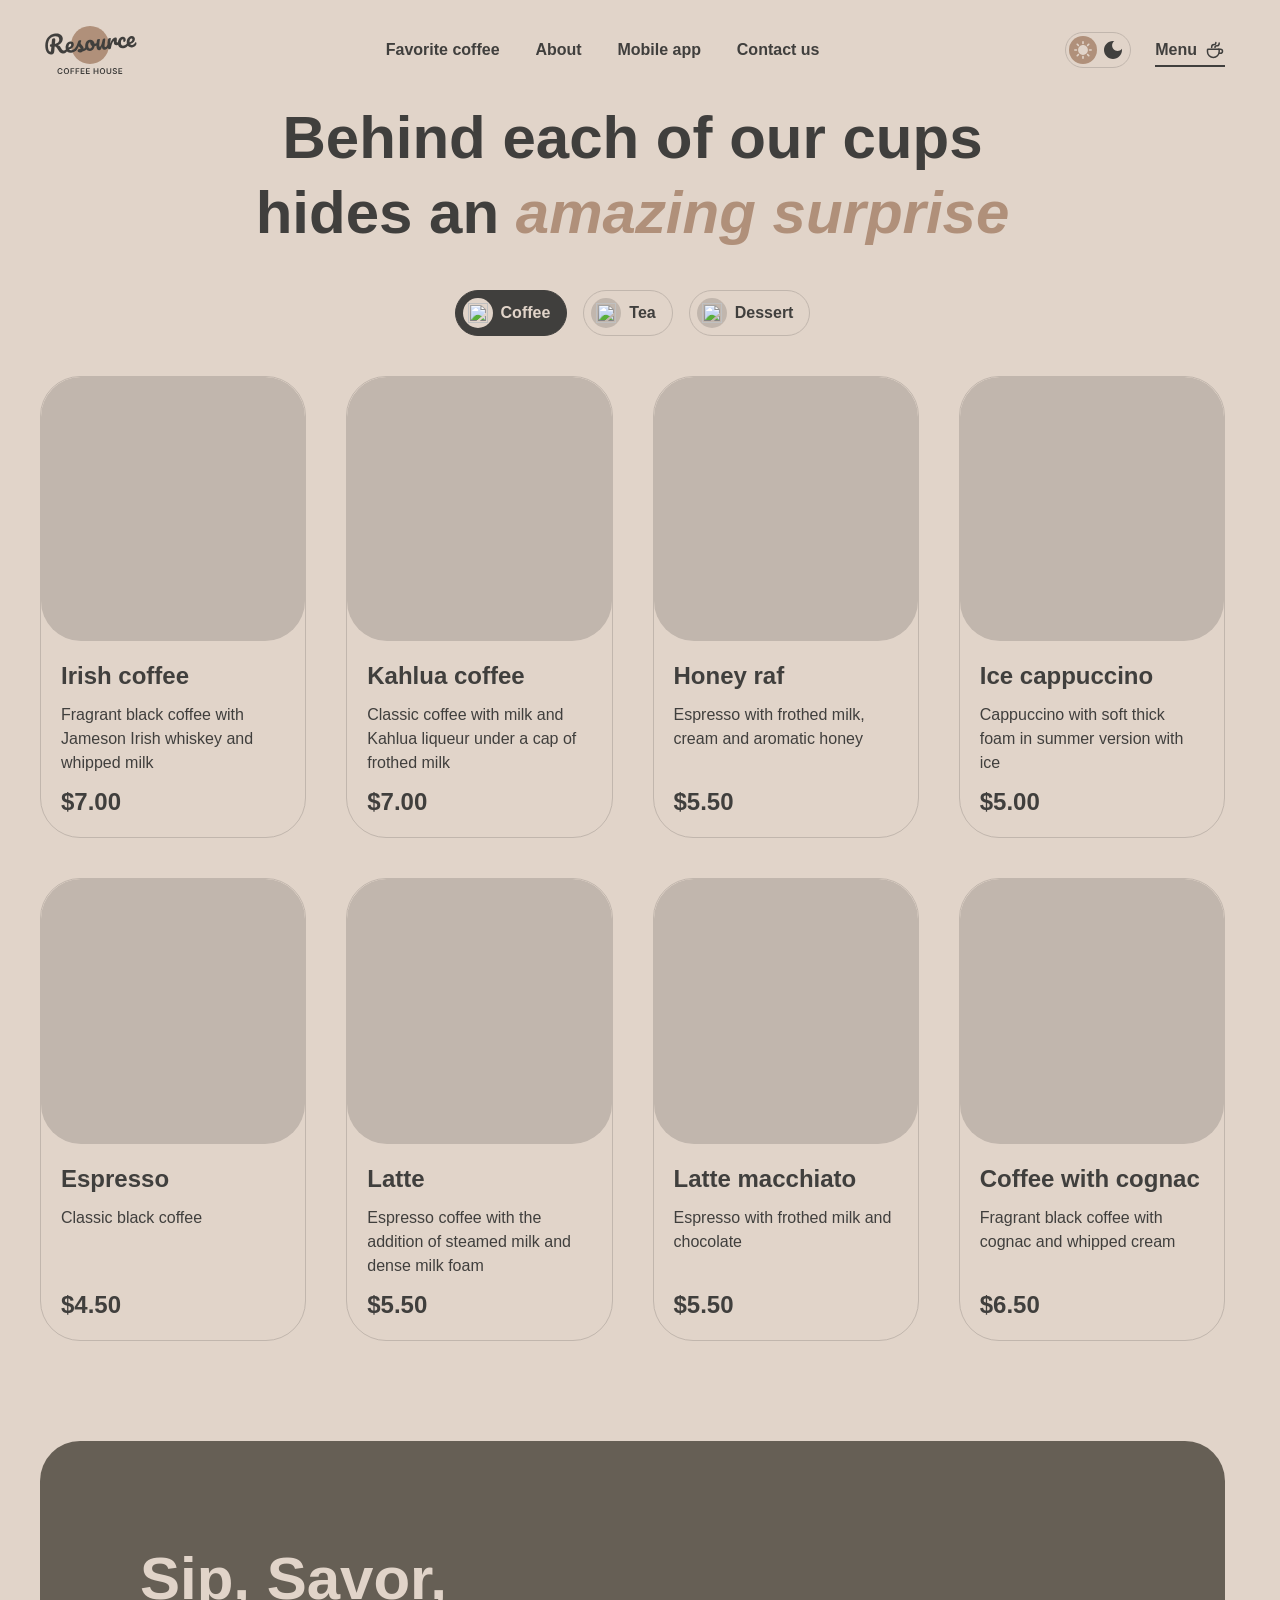
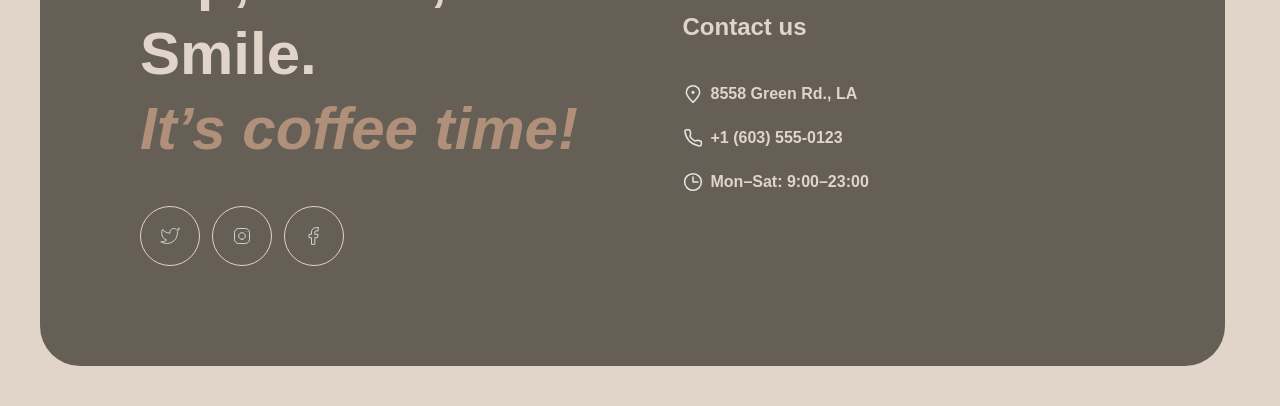
==== menu.html @ 729b91a7 "feat: landign page" ====
<!DOCTYPE html>
<html lang="en">
<head>
  <meta charset="UTF-8">
  <meta name="viewport" content="width=device-width, initial-scale=1">
  <meta name="description" content="Explore Resource Coffee House coffee, tea and desserts.">
  <title>Menu — Resource Coffee House</title>
  <link rel="icon" href="./assets/favicon.svg" type="image/svg+xml">
  <link rel="stylesheet" href="styles.css">

  <script>
    try {
      document.documentElement.dataset.theme =
        localStorage.getItem("coffee-theme") === "dark" ? "dark" : "light";
    } catch {
      document.documentElement.dataset.theme = "light";
    }
  </script>

  <link rel="stylesheet" href="./style.css">
  <script src="./products.js" defer></script>
  <script src="./script.js" defer></script>
</head>

<body>
  <a class="skip-link" href="#main">Skip to content</a>

  <header class="header container" id="header"></header>

  <main class="container catalog" id="main">
    <h1 class="catalog-title">
      Behind each of our cups hides an <em>amazing surprise</em>
    </h1>

    <div class="categories" role="group" aria-label="Product categories">
      <button class="category-button" type="button"
        data-category="coffee" aria-pressed="true">
        <span class="category-icon">
          <img src="./assets/category-coffee.svg" alt="" width="20" height="20">
        </span>
        Coffee
      </button>

      <button class="category-button" type="button"
        data-category="tea" aria-pressed="false">
        <span class="category-icon">
          <img src="./assets/category-tea.svg" alt="" width="20" height="20">
        </span>
        Tea
      </button>

      <button class="category-button" type="button"
        data-category="dessert" aria-pressed="false">
        <span class="category-icon">
          <img src="./assets/category-dessert.svg" alt="" width="20" height="20">
        </span>
        Dessert
      </button>
    </div>

    <p class="visually-hidden" id="catalog-status" role="status"></p>
    <div class="product-grid" id="product-grid"></div>

    <button class="round-button load-more" id="load-more" type="button"
      aria-label="Show remaining products" hidden>
      <img class="icon theme-icon" src="./assets/refresh.svg" alt="">
    </button>

    <noscript>Please enable JavaScript to view our menu.</noscript>
  </main>

  <footer class="footer container" id="contact"></footer>

  <dialog class="product-dialog" id="product-dialog"
    aria-labelledby="modal-title" aria-describedby="modal-description">
    <div class="modal-layout">
      <img class="modal-image" id="modal-image" src="" alt="">

      <div class="modal-content">
        <h2 id="modal-title"></h2>
        <p id="modal-description"></p>

        <fieldset>
          <legend>Size</legend>
          <div class="option-list" id="size-options"></div>
        </fieldset>

        <fieldset>
          <legend>Additives</legend>
          <div class="option-list" id="additive-options"></div>
        </fieldset>

        <div class="modal-total">
          <span>Total:</span>
          <output id="modal-price" aria-live="polite"></output>
        </div>

        <p class="modal-note">
          All prices include applicable taxes. Order in person at our
          coffee house. This menu does not accept online payments.
        </p>

        <button class="button modal-close" id="modal-close" type="button">
          Close
        </button>
      </div>
    </div>
  </dialog>
</body>
</html>
---- styles.css ----
/* Подключи локальные файлы шрифта Inter в папке assets. */
@font-face {
  font-family: "Inter";
  src: url("./assets/Inter-Variable.woff2") format("woff2");
  font-weight: 100 900;
  font-style: normal;
  font-display: swap;
}

@font-face {
  font-family: "Inter";
  src: url("./assets/Inter-Italic-Variable.woff2") format("woff2");
  font-weight: 100 900;
  font-style: italic;
  font-display: swap;
}

:root {
  color-scheme: light;
  --background: #e1d4c9;
  --text: #403f3d;
  --accent: #b0907a;
  --border: #c1b6ad;
  --surface: #665f55;
  --surface-text: #e1d4c9;
  --hero-text: #e1d4c9;
  --overlay: rgb(0 0 0 / 60%);
  --icon-filter: none;
}

:root[data-theme="dark"] {
  color-scheme: dark;
  --background: #262421;
  --text: #e1d4c9;
  --accent: #c4a58e;
  --border: #81776d;
  --surface: #403b35;
  --surface-text: #f1e8df;
  --icon-filter: brightness(0) invert(0.88);
}

* {
  box-sizing: border-box;
}

html {
  scroll-behavior: smooth;
  scroll-padding-top: 24px;
  scrollbar-gutter: stable;
}

body {
  margin: 0;
  background: var(--background);
  color: var(--text);
  font-family: "Inter", Arial, sans-serif;
  font-size: 16px;
  line-height: 1.5;
  transition: background-color 0.25s, color 0.25s;
}

body.scroll-locked {
  overflow: hidden;
}

body.menu-open {
  --header-height: 100px;
}

img {
  display: block;
  max-width: 100%;
}

a {
  color: inherit;
  text-decoration: none;
}

button,
input {
  font: inherit;
}

button {
  color: inherit;
  cursor: pointer;
}

button,
a,
.option-label {
  -webkit-tap-highlight-color: transparent;
}

button,
a,
img,
.option-label {
  transition:
    color 0.25s,
    background-color 0.25s,
    border-color 0.25s,
    transform 0.4s,
    opacity 0.25s;
}

button {
  background: none;
}

:focus-visible {
  outline: 3px solid var(--accent);
  outline-offset: 5px;
}

[hidden] {
  display: none !important;
}

h1,
h2,
h3,
p {
  margin: 0;
}

h1,
h2,
h3 {
  font-weight: 600;
}

h1 {
  font-size: 72px;
  line-height: 1.05;
}

h2 {
  font-size: 60px;
  line-height: 1.25;
}

h3 {
  font-size: 24px;
  line-height: 1.25;
}

em {
  color: var(--accent);
  font-style: italic;
}

.container {
  width: calc(100% - 80px);
  max-width: 1360px;
  margin-inline: auto;
}

.section {
  margin-top: 100px;
}

.icon {
  width: 20px;
  height: 20px;
  flex-shrink: 0;
}

.theme-icon {
  filter: var(--icon-filter);
}

.visually-hidden {
  position: absolute;
  width: 1px;
  height: 1px;
  padding: 0;
  margin: -1px;
  overflow: hidden;
  clip-path: inset(50%);
  white-space: nowrap;
  border: 0;
}

.skip-link {
  position: fixed;
  top: 10px;
  left: 10px;
  z-index: 100;
  padding: 12px 20px;
  background: var(--text);
  color: var(--background);
  transform: translateY(-150%);
}

.skip-link:focus {
  transform: translateY(0);
}

/* Header */

.header {
  min-height: 100px;
  display: flex;
  align-items: center;
  gap: 30px;
}

.logo {
  flex-shrink: 0;
}

.logo img {
  width: 100px;
  height: 60px;
  object-fit: contain;
  filter: var(--icon-filter);
}

.site-nav {
  flex: 1;
}

.nav-list {
  display: flex;
  justify-content: center;
  gap: clamp(18px, 2.8vw, 40px);
  list-style: none;
  margin: 0;
  padding: 0;
}

.nav-link,
.menu-link,
.contact-link {
  position: relative;
  width: fit-content;
}

.nav-link,
.menu-link {
  font-weight: 600;
}

.nav-link::after,
.menu-link::after,
.contact-link::after {
  content: "";
  position: absolute;
  right: 0;
  bottom: -5px;
  left: 0;
  height: 2px;
  background: currentColor;
  transform: scaleX(0);
  transition: transform 0.25s;
}

.menu-link[aria-current="page"]::after {
  transform: scaleX(1);
}

.header-actions {
  display: flex;
  align-items: center;
  gap: 24px;
}

.menu-link {
  display: inline-flex;
  align-items: center;
  gap: 8px;
}

.theme-toggle {
  display: flex;
  gap: 2px;
  padding: 3px;
  border: 1px solid var(--border);
  border-radius: 100px;
}

.theme-choice {
  display: grid;
  place-items: center;
  width: 28px;
  height: 28px;
  border-radius: 50%;
}

.theme-choice img {
  width: 18px;
  height: 18px;
  filter: var(--icon-filter);
}

[data-theme="light"] .theme-sun,
[data-theme="dark"] .theme-moon {
  background: var(--accent);
}

.burger {
  display: none;
  position: relative;
  width: 44px;
  height: 44px;
  border: 1px solid var(--text);
  border-radius: 50%;
}

.burger span {
  position: absolute;
  left: 13px;
  width: 16px;
  height: 1px;
  background: currentColor;
  transition: transform 0.3s, top 0.3s;
}

.burger span:first-child {
  top: 17px;
}

.burger span:last-child {
  top: 25px;
}

.burger[aria-expanded="true"] span:first-child {
  top: 21px;
  transform: rotate(45deg);
}

.burger[aria-expanded="true"] span:last-child {
  top: 21px;
  transform: rotate(-45deg);
}

.mobile-menu-item {
  display: none;
}

/* Hero */

.hero {
  min-height: 644px;
  padding: 100px;
  border-radius: 40px;
  overflow: hidden;
  background:
    linear-gradient(90deg, rgb(0 0 0 / 30%), rgb(0 0 0 / 5%)),
    url("./assets/hero.jpg") center / cover no-repeat,
    #332b23;
  color: var(--hero-text);
}

.hero-content {
  max-width: 530px;
  display: grid;
  gap: 40px;
}

.button {
  display: inline-flex;
  align-items: center;
  justify-content: center;
  gap: 10px;
  min-height: 44px;
  padding: 10px 24px;
  border: 1px solid var(--border);
  border-radius: 100px;
  font-weight: 600;
}

.hero-button {
  width: 200px;
  min-height: 64px;
  background: #e1d4c9;
  color: #403f3d;
  border-color: transparent;
}

.hero-button .icon {
  width: 0;
  opacity: 0;
  transition: width 0.25s, opacity 0.25s;
}

/* Favorites */

.favorites {
  text-align: center;
}

.slider {
  display: grid;
  grid-template-columns: 60px minmax(0, 1fr) 60px;
  align-items: center;
  gap: 30px;
  margin-top: 40px;
}

.round-button {
  display: grid;
  place-items: center;
  width: 60px;
  height: 60px;
  padding: 0;
  border: 1px solid var(--border);
  border-radius: 50%;
}

.slider-window {
  width: 100%;
  max-width: 480px;
  margin-inline: auto;
  overflow: hidden;
  touch-action: pan-y;
  border-radius: 12px;
}

.slider-track {
  display: flex;
  transition: transform 0.5s ease;
}

.slide {
  flex: 0 0 100%;
  min-width: 0;
}

.slide-image {
  width: 100%;
  aspect-ratio: 1;
  height: auto;
  object-fit: contain;
}

.slide h3 {
  margin-top: 20px;
}

.slide p {
  margin-top: 16px;
}

.price {
  display: block;
  font-size: 24px;
  font-weight: 600;
  line-height: 1.25;
}

.slide .price {
  margin-top: 16px;
}

.slider-dots {
  display: flex;
  justify-content: center;
  gap: 12px;
  margin-top: 28px;
}

.slider-dot {
  display: grid;
  place-items: center;
  width: 40px;
  height: 24px;
  padding: 0;
  border: 0;
}

.slider-dot::before {
  content: "";
  width: 40px;
  height: 4px;
  border-radius: 100px;
  background: var(--border);
  transition: background-color 0.25s;
}

.slider-dot[aria-pressed="true"]::before {
  background: var(--text);
}

/* Gallery */

.gallery {
  display: grid;
  grid-template-columns: repeat(2, minmax(0, 1fr));
  gap: 40px;
  margin-top: 40px;
}

.gallery-column {
  display: grid;
  gap: 40px;
}

.gallery-image {
  overflow: hidden;
  border-radius: 20px;
}

.gallery-tall {
  height: 590px;
}

.gallery-short {
  height: 430px;
}

.gallery-image img {
  width: 100%;
  height: 100%;
  object-fit: cover;
  transform: scale(1.06);
}

/* Mobile app */

.mobile-app {
  display: grid;
  grid-template-columns: repeat(2, minmax(0, 1fr));
  align-items: center;
  gap: 100px;
}

.app-content {
  display: grid;
  gap: 40px;
}

.app-image {
  width: 100%;
  height: auto;
  object-fit: contain;
}

.store-links {
  display: flex;
  flex-wrap: wrap;
  gap: 20px;
}

.store-button {
  display: flex;
  align-items: center;
  gap: 8px;
  width: 200px;
  min-height: 64px;
  padding: 10px 20px;
  border: 1px solid var(--border);
  border-radius: 100px;
}

.store-button img {
  width: 36px;
  height: 36px;
  flex-shrink: 0;
  filter: var(--icon-filter);
}

.store-button span {
  display: grid;
}

.store-button small {
  font-size: 10px;
  font-weight: 600;
  line-height: 1.4;
}

.store-button strong {
  font-size: 16px;
}

/* Footer */

.footer {
  display: grid;
  grid-template-columns: repeat(2, minmax(0, 1fr));
  align-items: center;
  gap: 100px;
  margin-top: 100px;
  margin-bottom: 40px;
  padding: 100px;
  border-radius: 40px;
  background: var(--surface);
  color: var(--surface-text);
}

.social-links {
  display: flex;
  gap: 12px;
  margin-top: 40px;
}

.social-links .round-button {
  border-color: var(--surface-text);
}

.social-links img,
.contacts img {
  filter: brightness(0) invert(0.9);
}

.contacts h3 {
  margin-bottom: 40px;
}

.contacts address {
  display: grid;
  justify-items: start;
  gap: 20px;
  font-style: normal;
  font-weight: 600;
}

.contact-link,
.contact-hours {
  display: flex;
  align-items: center;
  gap: 8px;
}

/* Catalog */

.catalog-title {
  max-width: 800px;
  margin: 0 auto;
  font-size: 60px;
  line-height: 1.25;
  text-align: center;
}

.categories {
  display: flex;
  justify-content: center;
  flex-wrap: wrap;
  gap: 16px;
  margin-top: 40px;
}

.category-button {
  display: inline-flex;
  align-items: center;
  gap: 8px;
  min-height: 46px;
  padding: 7px 16px 7px 7px;
  border: 1px solid var(--border);
  border-radius: 100px;
  font-weight: 600;
}

.category-icon,
.option-label b {
  display: grid;
  place-items: center;
  width: 30px;
  height: 30px;
  flex-shrink: 0;
  border-radius: 50%;
  background: var(--border);
  color: #403f3d;
}

.category-button[aria-pressed="true"] {
  background: var(--text);
  color: var(--background);
  border-color: var(--text);
}

.category-button[aria-pressed="true"] .category-icon {
  background: var(--background);
}

.product-grid {
  display: grid;
  grid-template-columns: repeat(4, minmax(0, 1fr));
  gap: 40px;
  margin-top: 40px;
}

.product-card {
  min-width: 0;
  display: flex;
  flex-direction: column;
  overflow: hidden;
  border: 1px solid var(--border);
  border-radius: 40px;
}

.product-button {
  display: flex;
  flex: 1;
  flex-direction: column;
  width: 100%;
  padding: 0;
  border: 0;
  text-align: left;
  border-radius: inherit;
}

.product-button:focus-visible {
  outline-offset: -5px;
}

.product-image {
  display: block;
  width: 100%;
  aspect-ratio: 1;
  overflow: hidden;
  border-radius: 40px;
  background: var(--border);
}

.product-image img {
  width: 100%;
  height: 100%;
  object-fit: cover;
  transform: scale(1.05);
}

.product-content {
  display: flex;
  flex: 1;
  flex-direction: column;
  gap: 12px;
  width: 100%;
  min-height: 195px;
  padding: 20px;
}

.product-name {
  font-size: 24px;
  line-height: 1.25;
  font-weight: 600;
}

.product-description {
  flex: 1;
}

.load-more {
  margin: 40px auto 0;
}

/* Product dialog */

.product-dialog {
  width: min(800px, calc(100% - 32px));
  max-height: calc(100dvh - 32px);
  padding: 16px;
  overflow: auto;
  border: 0;
  border-radius: 40px;
  background: var(--background);
  color: var(--text);
}

.product-dialog::backdrop {
  background: var(--overlay);
}

.modal-layout {
  display: grid;
  grid-template-columns: 310px minmax(0, 1fr);
  align-items: start;
  gap: 20px;
}

.modal-image {
  width: 310px;
  aspect-ratio: 1;
  object-fit: cover;
  border-radius: 40px;
}

.modal-content {
  min-width: 0;
  display: grid;
  gap: 20px;
}

.modal-content h2 {
  font-size: 24px;
  line-height: 1.25;
}

fieldset {
  min-width: 0;
  margin: 0;
  padding: 0;
  border: 0;
}

legend {
  margin-bottom: 8px;
  padding: 0;
}

.option-list {
  display: flex;
  flex-wrap: wrap;
  gap: 8px;
}

.option-label {
  position: relative;
  display: flex;
  align-items: center;
  gap: 8px;
  padding: 7px 15px 7px 7px;
  border: 1px solid var(--border);
  border-radius: 100px;
  cursor: pointer;
  font-weight: 600;
}

.option-label:has(input:checked) {
  background: var(--text);
  color: var(--background);
  border-color: var(--text);
}

.option-label:has(input:focus-visible) {
  outline: 3px solid var(--accent);
  outline-offset: 3px;
}

.option-label:has(input:checked) b {
  background: var(--background);
  color: var(--text);
}

.modal-total {
  display: flex;
  justify-content: space-between;
  gap: 20px;
  font-size: 24px;
  font-weight: 600;
}

.modal-note {
  padding-top: 12px;
  border-top: 1px solid var(--border);
  font-size: 10px;
  line-height: 1.5;
  font-weight: 600;
}

.modal-close {
  width: 100%;
}

/* Hover states only for devices with a mouse. */

@media (hover: hover) {
  .nav-link:hover::after,
  .menu-link:hover::after,
  .contact-link:hover::after {
    transform: scaleX(1);
  }

  .hero-button:hover .icon {
    width: 20px;
    opacity: 1;
  }

  .round-button:hover,
  .store-button:hover,
  .modal-close:hover,
  .category-button:hover {
    background: var(--text);
    color: var(--background);
    border-color: var(--text);
  }

  .round-button:hover .theme-icon,
  .store-button:hover img {
    filter: brightness(0) invert(0.88);
  }

  [data-theme="dark"] .round-button:hover .theme-icon,
  [data-theme="dark"] .store-button:hover img {
    filter: brightness(0);
  }

  .social-links .round-button:hover {
    background: var(--surface-text);
  }

  .social-links .round-button:hover img {
    filter: brightness(0);
  }

  .gallery-image:hover img,
  .product-button:hover .product-image img {
    transform: scale(1);
  }
}

/* Medium desktop */

@media (max-width: 1100px) {
  .header {
    gap: 20px;
  }

  .header-actions {
    gap: 16px;
  }

  .hero {
    padding-inline: 60px;
  }

  .mobile-app,
  .footer {
    gap: 60px;
  }

  .footer {
    padding: 60px;
  }

  .product-grid {
    grid-template-columns: repeat(3, minmax(0, 1fr));
    gap: 24px;
  }
}

/* Tablet */

@media (max-width: 900px) {
  .mobile-app {
    grid-template-columns: 1fr;
    gap: 80px;
  }

  .app-image {
    max-width: 630px;
    margin-inline: auto;
  }

  .footer {
    grid-template-columns: 1fr;
    gap: 100px;
    padding-block: 100px;
  }

  .product-grid {
    grid-template-columns: repeat(2, minmax(0, 1fr));
    gap: 40px;
  }
}

@media (max-width: 768px) {
  .header {
    justify-content: space-between;
  }

  .header-actions {
    gap: 16px;
  }

  .desktop-menu-link {
    display: none;
  }

  .burger {
    display: block;
  }

  .site-nav {
    position: fixed;
    z-index: 20;
    top: 100px;
    right: 0;
    bottom: 0;
    left: 0;
    padding: 60px 24px;
    overflow-y: auto;
    background: var(--background);
    transform: translateX(100%);
    visibility: hidden;
    transition: transform 0.35s, visibility 0.35s;
  }

  .site-nav.is-open {
    transform: translateX(0);
    visibility: visible;
  }

  .nav-list {
    flex-direction: column;
    align-items: center;
    gap: 40px;
    font-size: 32px;
    line-height: 1.25;
  }

  .mobile-menu-item {
    display: block;
    margin-top: 40px;
  }

  .hero-button .icon {
    width: 20px;
    opacity: 1;
  }

  .slider {
    gap: 12px;
  }

  .gallery {
    grid-template-columns: 1fr;
  }

  .gallery-short {
    display: none;
  }

  .modal-layout {
    grid-template-columns: minmax(180px, 0.8fr) minmax(0, 1fr);
  }

  .modal-image {
    width: 100%;
  }
}

/* Phone */

@media (max-width: 600px) {
  .container {
    width: calc(100% - 32px);
  }

  h1 {
    font-size: 42px;
    line-height: 1.15;
  }

  h2,
  .catalog-title {
    font-size: 32px;
    line-height: 1.25;
  }

  .hero {
    min-height: 552px;
    padding: 60px 16px;
  }

  .hero-content {
    max-width: 100%;
  }

  .slider {
    display: block;
  }

  .slider-prev,
  .slider-next {
    display: none;
  }

  .gallery-tall {
    height: 590px;
  }

  .mobile-app {
    gap: 40px;
  }

  .footer {
    padding: 60px 16px;
    gap: 40px;
  }

  .categories {
    gap: 8px;
  }

  .product-grid {
    grid-template-columns: minmax(0, 310px);
    justify-content: center;
  }

  .modal-layout {
    grid-template-columns: 1fr;
  }

  .modal-image {
    display: none;
  }

  .product-dialog {
    border-radius: 24px;
  }
}

@media (prefers-reduced-motion: reduce) {
  html {
    scroll-behavior: auto;
  }

  *,
  *::before,
  *::after {
    transition-duration: 0.01ms !important;
    animation-duration: 0.01ms !important;
  }
}
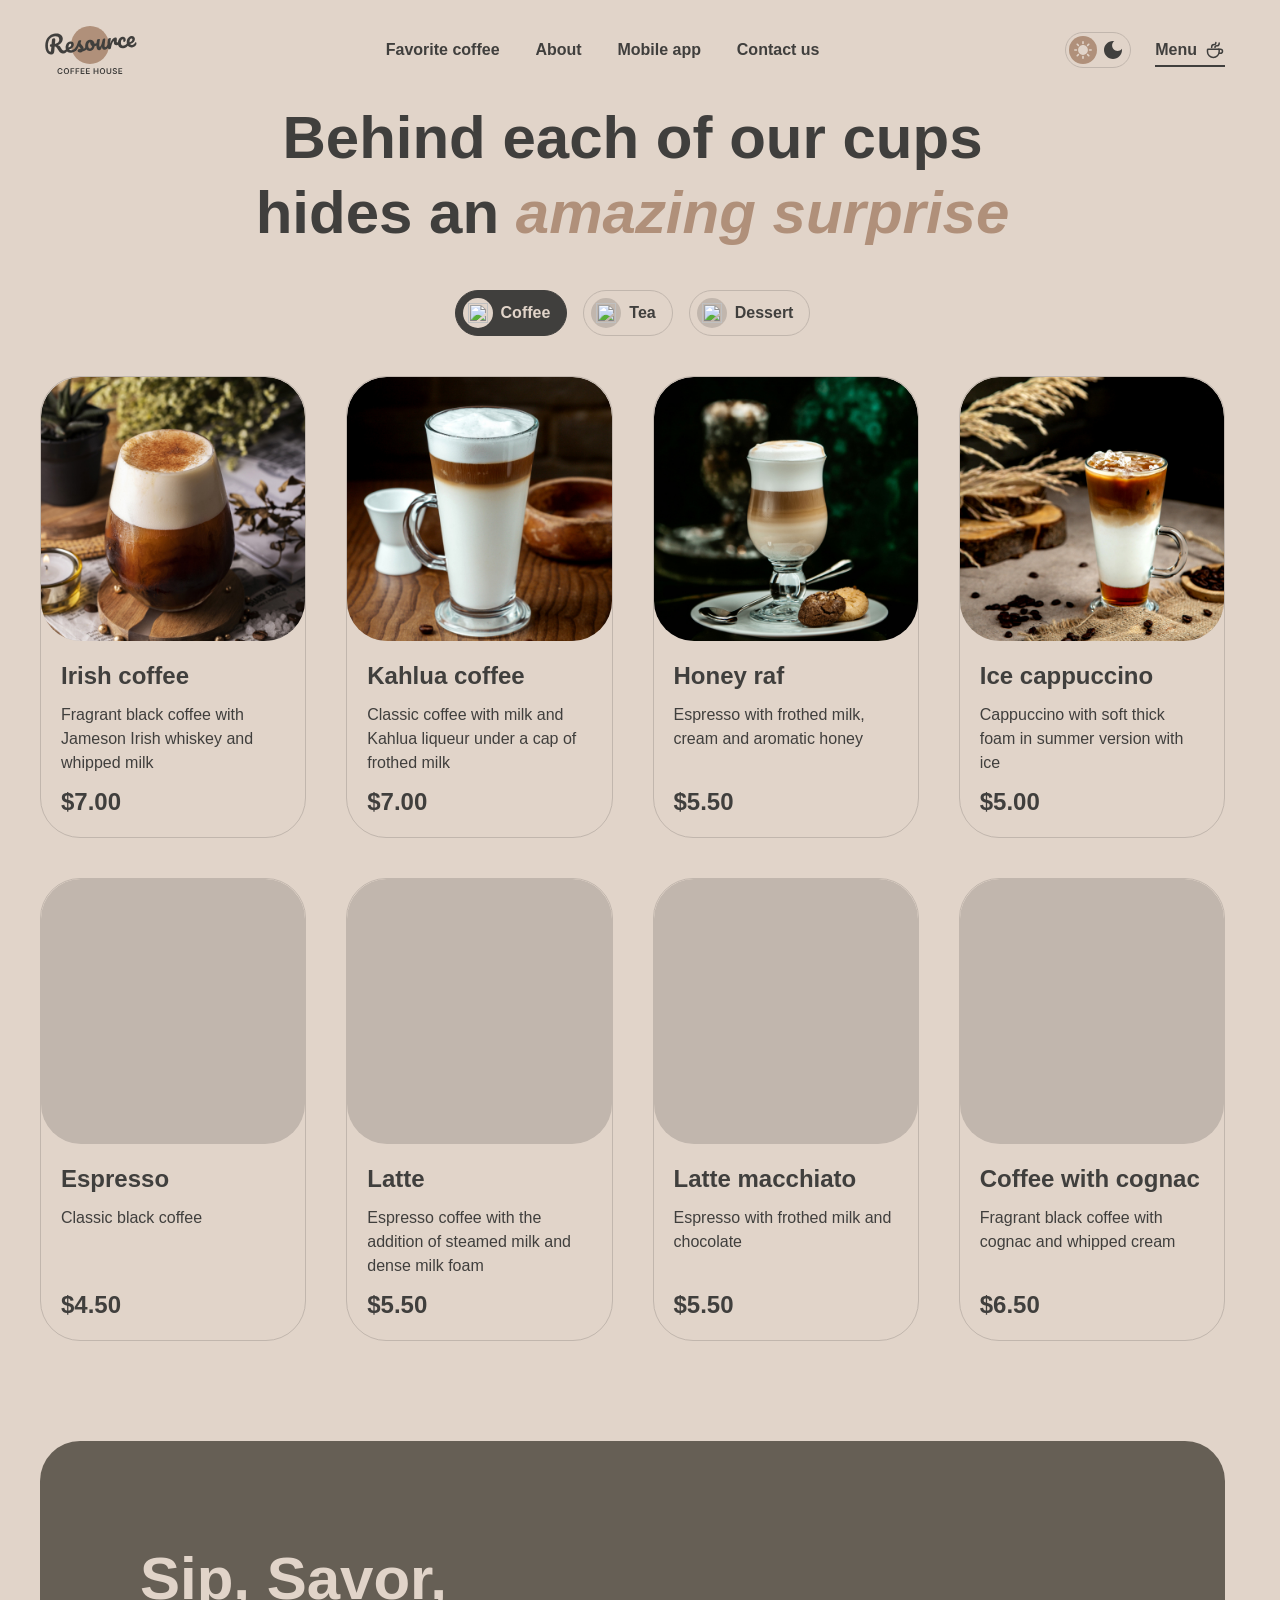
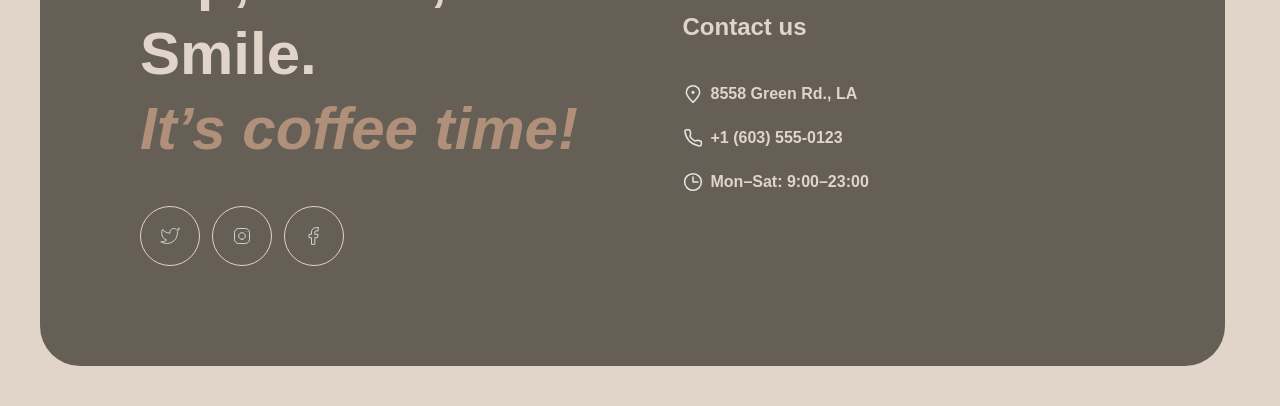
==== commit e7466a8f: "fix: correct catalog stylesheet reference" ====
--- a/menu.html
+++ b/menu.html
@@ -6,7 +6,7 @@
   <meta name="description" content="Explore Resource Coffee House coffee, tea and desserts.">
   <title>Menu — Resource Coffee House</title>
   <link rel="icon" href="./assets/favicon.svg" type="image/svg+xml">
-  <link rel="stylesheet" href="styles.css">
+  <link rel="stylesheet" href="./styles.css">
 
   <script>
     try {
@@ -17,7 +17,6 @@
     }
   </script>
 
-  <link rel="stylesheet" href="./style.css">
   <script src="./products.js" defer></script>
   <script src="./script.js" defer></script>
 </head>
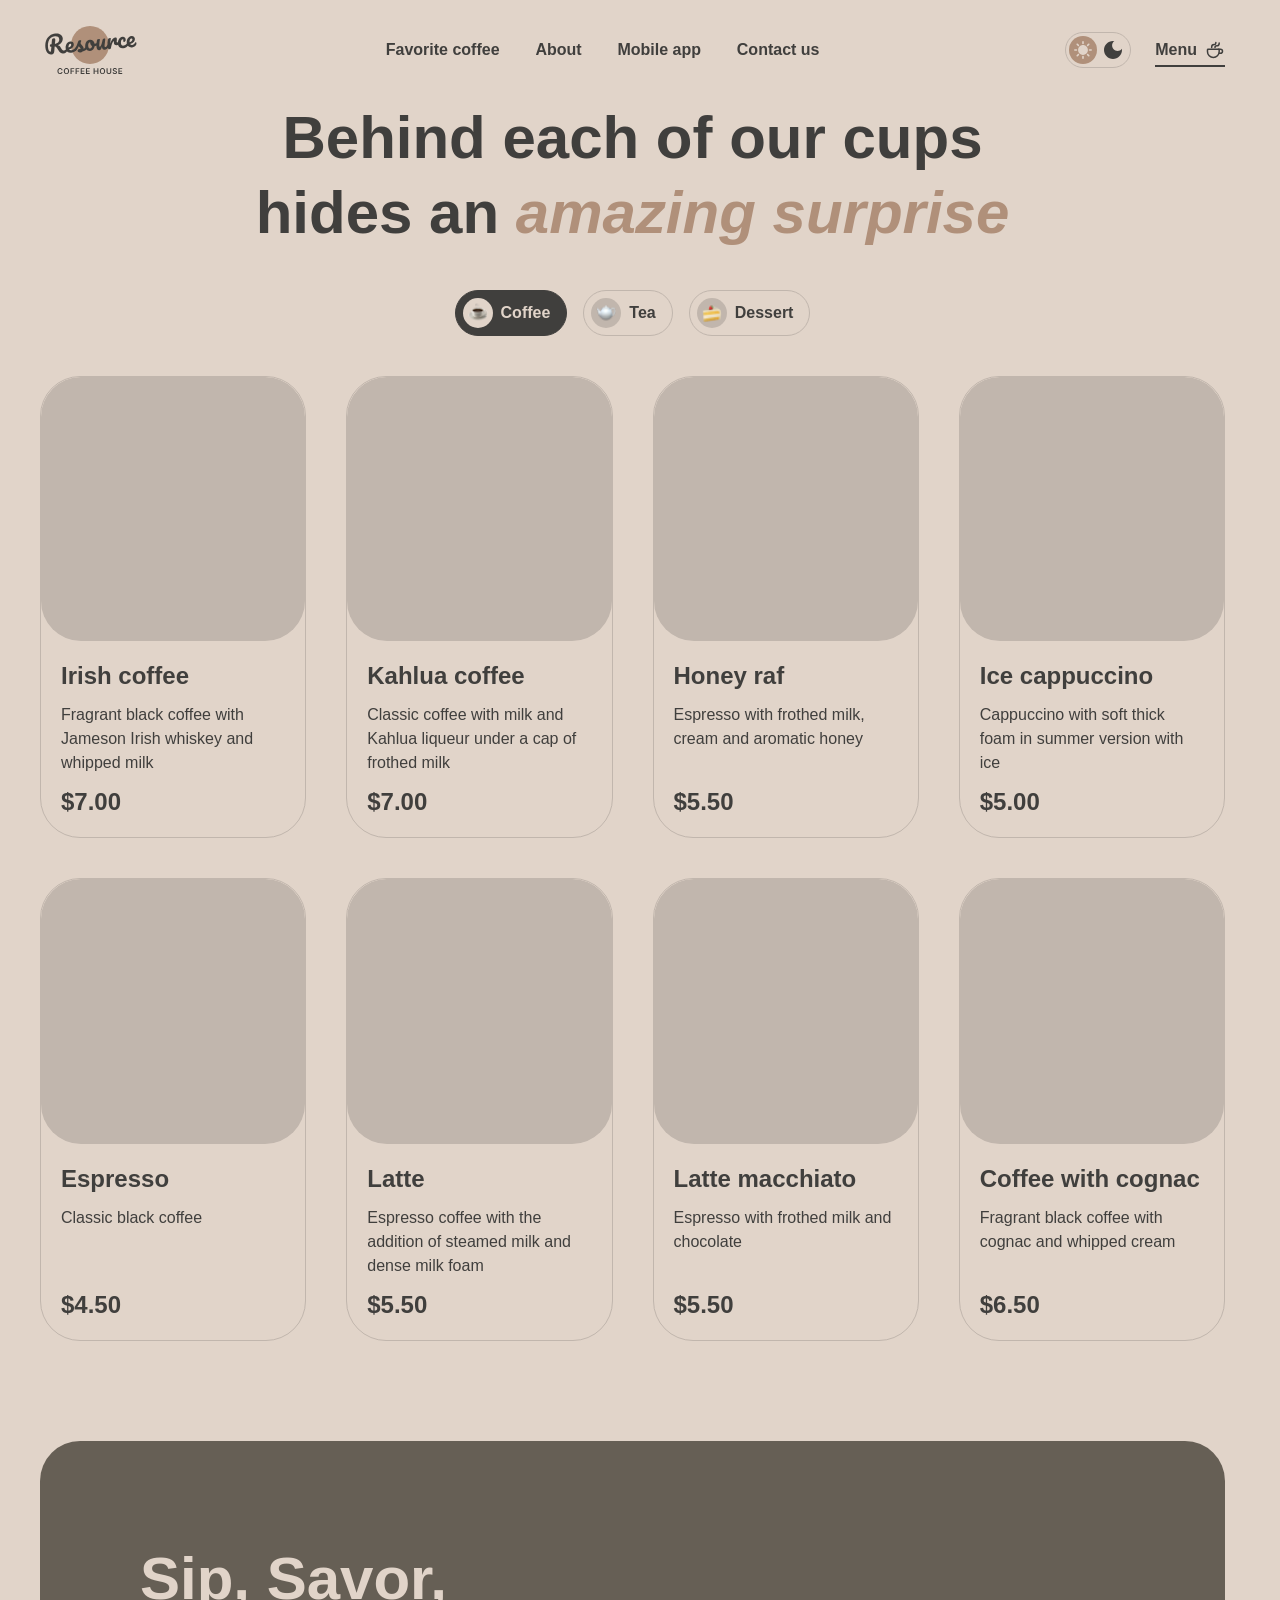
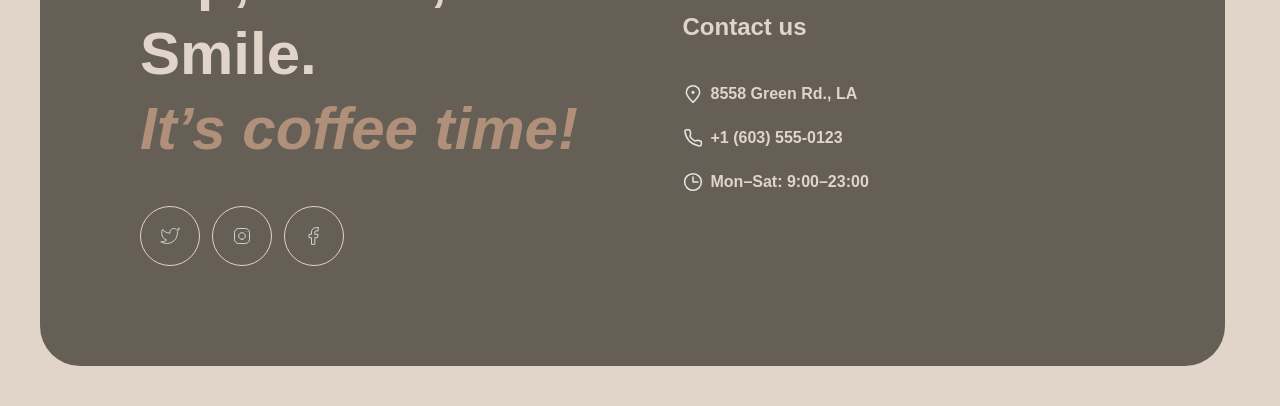
==== commit 2787b3cb: "fix: add missing catalog icons" ====
--- a/menu.html
+++ b/menu.html
@@ -35,7 +35,7 @@
       <button class="category-button" type="button"
         data-category="coffee" aria-pressed="true">
         <span class="category-icon">
-          <img src="./assets/category-coffee.svg" alt="" width="20" height="20">
+          <img src="./assets/coffee.png" alt="" width="20" height="20">
         </span>
         Coffee
       </button>
@@ -43,7 +43,7 @@
       <button class="category-button" type="button"
         data-category="tea" aria-pressed="false">
         <span class="category-icon">
-          <img src="./assets/category-tea.svg" alt="" width="20" height="20">
+          <img src="./assets/tea.png" alt="" width="20" height="20">
         </span>
         Tea
       </button>
@@ -51,7 +51,7 @@
       <button class="category-button" type="button"
         data-category="dessert" aria-pressed="false">
         <span class="category-icon">
-          <img src="./assets/category-dessert.svg" alt="" width="20" height="20">
+          <img src="./assets/dessert.png" alt="" width="20" height="20">
         </span>
         Dessert
       </button>
